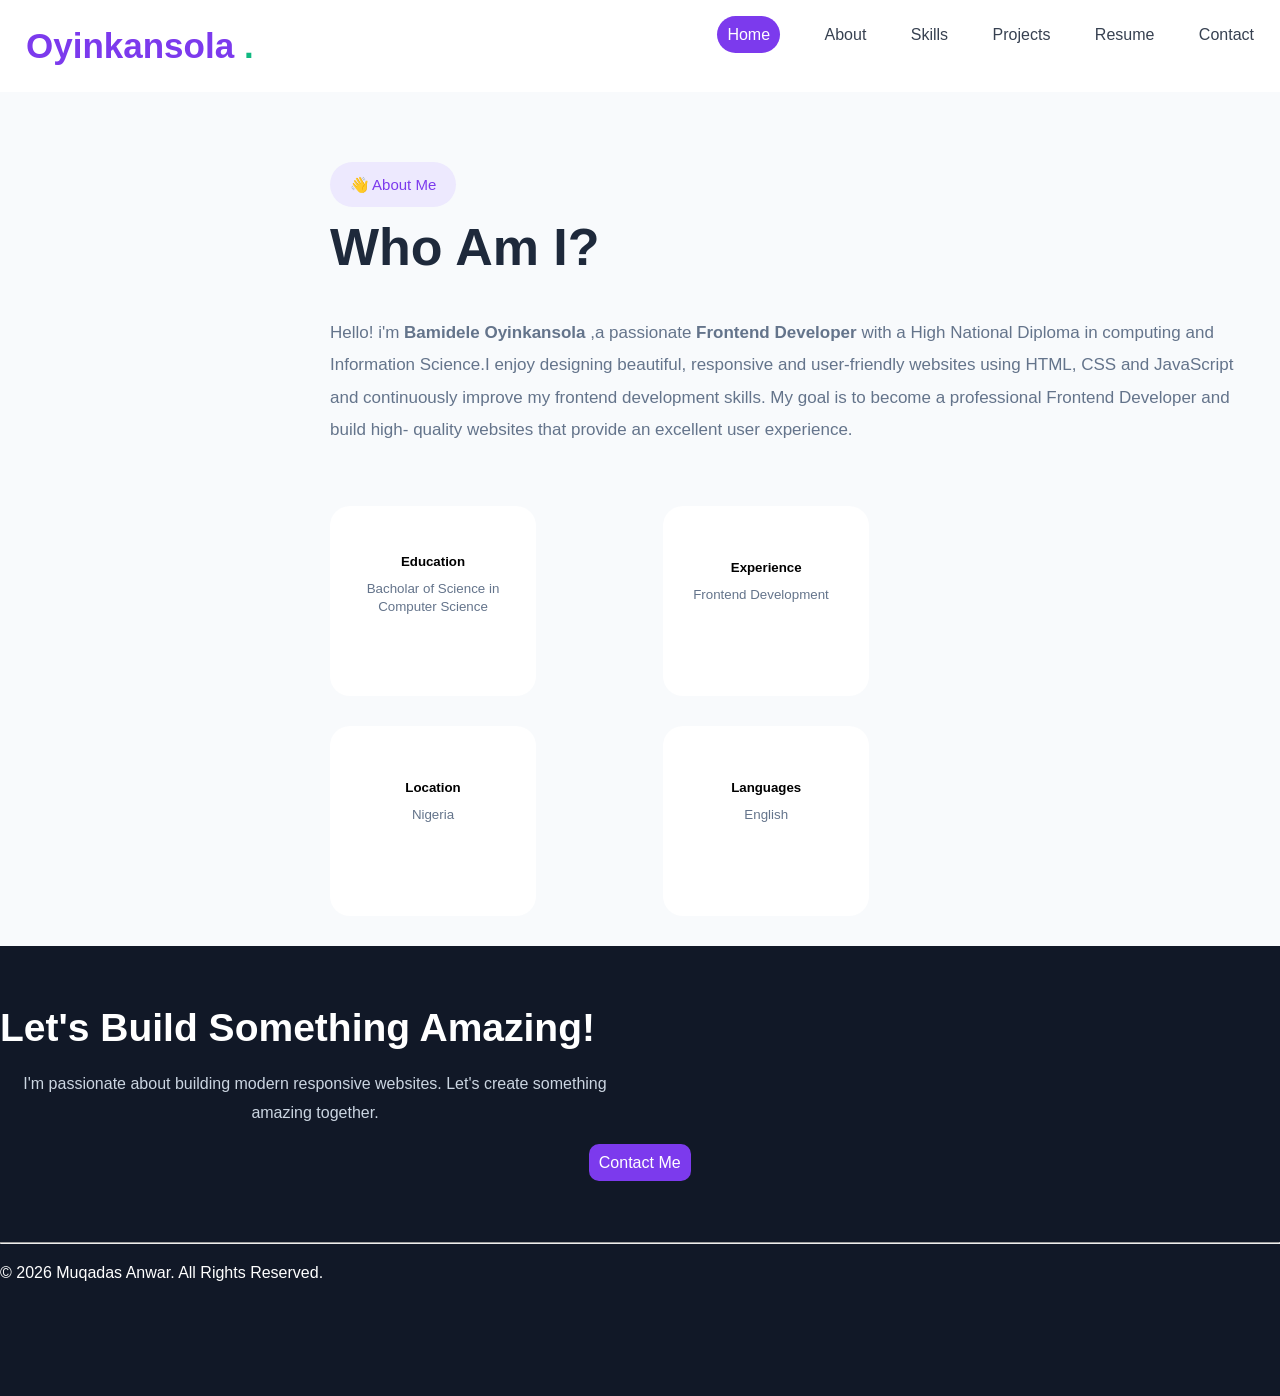
==== about.html @ b1edd3ac "Add files via upload" ====
<!DOCTYPE html>
<html lang="en">
<head>
    <meta charset="UTF-8">
    <meta name="viewport" content="width=device-width, initial-scale=1.0">
    <title>about</title>
    <link rel="stylesheet" href="/about.css">
</head>
<body>
     <!--navigation-->

    <header>

        <nav>

            <a class="logo" href="index.html">Oyinkansola <span id="dot">.</span></a>

            <div class="nav-links">
                <a id="home" href="index.html">Home</a>
                <a class="home" href="about.html">About</a>
                <a class="home" href="link.html">Skills</a>
                <a class="home" href="project.html">Projects</a>
                 <a class="home" href="resume.html">Resume</a>
                <a class="home" href="contact.html">Contact</a>
            </div>
        </nav>

    </header>

    <!--for mobile-->
      <nav class="mobilenav">
  <!-- Hidden checkbox controller -->
  <input type="checkbox" id="menu-toggle" class="menu-toggle">

  <!-- Label attached to checkbox, wrapping your breadcrumb/hamburger SVG -->
  <label for="menu-toggle" class="menu-btn">
    <img class="class" src="assets/Container.svg" alt="">
  </label>

  

  <!-- Mobile Dropdown Drawer -->
   
  <div class="mobile-menu">
    


      <!-- Regular Links -->
      <li><a href="index.html">Home</a></li>
      <li><a href="about.html">About</a></li>
      <li><a href="link.html">Skills</a></li>
      <li><a href="">Project</a></li>
       <a class="home" href="resume.html">Resume</a>
      <li><a href="contact.html">Contact</a></li>

  </div>
</nav>

    </header>



   


    <!--hero section-->
    <section class="hero">
        
        <div class="right">
            <img class="oyin" src="assets/oyinnnn.png" alt="" width="450">

        </div>

        <div class="hero-left">
             <button class="wlc">👋 About Me</button>
            <h1>Who Am I?</h1>
            <p>Hello! i'm <b style="color: #64748B;">Bamidele Oyinkansola</b> ,a passionate 
               <b style="color: #64748B;"> Frontend Developer</b> with a
                High National Diploma in computing and Information Science.I
                 enjoy designing beautiful, responsive and user-friendly websites using
                HTML, CSS and JavaScript and continuously improve my frontend development skills.
                My goal is to become a professional Frontend Developer and build high-
                quality websites that provide an excellent user experience.
            </p>


            <div class="cards">
                <div class="card1">
                    <img id="con" src="assets/Container.png" alt="">
                    <h5>Education</h5>
                    <small>Bacholar of Science in
                       Computer Science</small>

                </div>

                <div class="card2">
                    <img class="con" src="assets/Symbol.svg" alt="">
                    <h5>Experience</h5>
                    <small>Frontend Development</small>

                </div>
                

                <div class="card3">
                    <img class="con" src="assets/Container2.svg" alt="">
                    <h5>Location</h5>
                    <small>Nigeria</small>

                </div>

                <div class="card4">
                    <img class="con" src="assets/Container4.svg" alt="">
                    <h5>Languages</h5>
                    <small>English </small>

                </div>

            </div>

        </div>

    </section>


     <section class="build">
        <h3 class="amazing">Let's Build Something Amazing!</h3>
        <p class="about">I'm passionate about building modern responsive websites. Let's create something
             amazing together.</p>
             <a class="me" href="contact.html">Contact Me</a>
             <div class="links2">
                <img src="assets/Link (3).svg" alt="">
                <img src="assets/Link (4).svg" alt="">

             </div>

             <hr>
            <h6>© 2026 Muqadas Anwar. All Rights Reserved.</h6>


    </section>
    
</body>
</html>
---- about.css ----
@import url('https://fonts.googleapis.com/css2?family=Poppins:ital,wght@0,100;0,200;0,300;0,400;0,500;0,600;0,700;0,800;0,900;1,100;1,200;1,300;1,400;1,500;1,600;1,700;1,800;1,900&display=swap');

*{
margin: 0;
padding: 0%;
box-sizing: border-box;
}


body{
font-family:" poppins",sans-serif;
background-color: #F8FAFC;
width: auto;

}


nav{
    display: flex;
    justify-content: space-between;
    padding: 26px;
    background-color: #FFFFFF;
    
    
}

/*for mobile*/
.mobilenav{
    display: none;
}


.nav-links a {
    text-decoration: none;
    margin-left:40px;
    color: #374151;
    
    
}

#home{
     background-color: #7C3AED;
    color: white;
    border: none;
     border-radius: 30px;
    width: 123px;
    height: 20px;
    padding: 10px;
    transition: 1s;
   
}

#home:hover{
    background-color: black;
    color: #FFFFFF;
}


.home:hover{
    background-color: #7C3AED;
    color: #FFFFFF;
     border-radius: 30px;
    width: 123px;
    height: 20px;
    padding: 10px;
    transition: 1s;
}

.logo{
    color: #7C3AED;
    font-size: 35px;
    font-family: " poppins",sans-serif;
    line-height: auto;
    font-weight: bold;
    text-decoration: none;
}

#dot{
    color: #10B981;
}




/*hero section*/
.hero{
    display: flex;
    gap: 40px;

}
.wlc{
    background-color: #EDE9FE;
    color:#7C3AED;
    border-radius: 30px;
    width: 126px;
    height: 45px;
    margin-left: 30px;
    font-size: 15px;
    font-family: " poppins",sans-serif;
    line-height: auto;
    font-weight: 300;
    margin-top: 70px;
    border: none;
}


.oyin{
    padding: 80px;
    padding-top: 200px;
    
    
    
    
}



@keyframes popInOut {
  0% {
    opacity: 1;
    transform: scale(1);
  }
  50% {
    opacity: 0;
    transform: scale(0);
  }
  100% {
    opacity: 1;
    transform: scale(1);
  }
}

.oyin{
  /* Runs once over 1.5 seconds on load/refresh */
  animation: popInOut 3s cubic-bezier(0.4, 0, 0.2, 1) forwards;
}

.hero-left{
    width: 100%;
    margin-left: 100px;
}

h1{
     font-size: 52px;
    font-family: " poppins",sans-serif;
    line-height: auto;
    font-weight: bold;
    color: #1E293B;
    padding: 10px 30px;

}


.hero-left p{
    font-size: 17px;
    font-family: " poppins",sans-serif;
    line-height: 32.3px;
    color: #64748B;
    width: 100%;
    margin-bottom: 30px;
    padding: 30px;
}



.cards{
    display: grid;
  grid-template-columns: repeat(2, 1fr);
  max-width: 68%;
  width: 100%;
  margin-left: 30px;
  
  
}


    




.card1{
    border-radius: 20px;
    padding: 30px;
    width: 206px;
    background-color: #FFFFFF;
    height: 190px;
    text-align: center;
    margin-bottom: 30px;
    

}

.card1:hover{
    box-shadow: 0 15px 30px rgba(124, 58, 237, 0.15);
}


.card1 h5{
    color: 111827;
}

.card1 small{
    color: #64748B;
}


.card2{
    border-radius: 20px;
    padding: 30px;
    width: 206px;
    background-color: #FFFFFF;
    height: 190px;

}


.card2:hover{
    box-shadow: 0 15px 30px rgba(124, 58, 237, 0.15);
}


.card2 h5{
    color: 111827;
}

.card2 small{
    color: #64748B;
}


.card3{
    border-radius: 20px;
    padding: 30px;
    width: 206px;
    background-color: #FFFFFF;
    height: 190px;
    text-align: center;
    margin-bottom: 30px;

}


.card3:hover{
    box-shadow: 0 15px 30px rgba(124, 58, 237, 0.15);
}


.card3 h5{
    color: 111827;
}

.card3 small{
    color: #64748B;
}



.card4{
    border-radius: 20px;
    padding: 30px;
    width: 206px;
    background-color: #FFFFFF;
    height: 190px;
    text-align: center;
    margin-bottom: 30px;

}


.card4:hover{
    box-shadow: 0 15px 30px rgba(124, 58, 237, 0.15);
}


.card4 h5{
    color: 111827;
}

.card4 small{
    color: #64748B;
}

.con{
    padding: 0px 50px;
    margin-bottom: 20px;
}

h5{
    text-align: center;
    margin-bottom: 10px;
}
small{
    justify-self: center;
    text-align: center;
}

/*build*/
.build{
    background-color: #111827;
    height: 450px;
}

.amazing{
    color: #ffffff;
    justify-self: center;
    padding-top: 60px;
     font-size: 39px;
    margin-bottom: 20px;
    font-family: " poppins",sans-serif;
    line-height:auto;
    font-weight: bold;
    
}


.about{
     font-size: 16px;
    font-family: " poppins",sans-serif;
    line-height:28.8px;
    font-weight: 300;
    color: #CBD5E1;
    justify-self: center;
    width: 630px;
    text-align: center;
    margin-bottom: 26px;
    
}


.me{
    background-color: #7C3AED;
    color: white;
    border: none;
     border-radius: 10px;
    width: 103px;
    height: 40px;
    padding: 10px;
    margin-left: 46%;
    margin-bottom: 20px;
    transition: 1s;
   
}

.me:hover{
    background-color:#10B981;
    color: #ffffff;
    text-decoration: none;
}

.build a{
    text-decoration: none;
    
}




.links2{
    justify-self: center;
    display: flex;
    gap: 10px;
    margin-bottom: 30px;
    margin-top: 40px;
}



hr{
    margin-bottom: 20px;
}

h6{
    font-size: 16px;
    font-family: " poppins",sans-serif;
    line-height:auto;
    font-weight: 300;
    color: #FFFFFF;
    margin-bottom: 5px;

}


















/*screensize*/
@media screen and (max-width: 768px) {

/* Base Navigation Bar */
.mobilenav {
  display: flex;
  align-items: center;
  gap: 10px;
  position: relative; /* Keeps menu anchored to nav */
  padding: 10px 20px;
}

.nav-links{
    display: none;
}


.class{
    margin-left: 70px;
}

.logo{
    font-size: 18px;
    font-family: " poppins",sans-serif;
    line-height:auto;
    font-weight: 300;
    color: #7C3AED;
    text-decoration: none;
     

}

/* Hide the actual checkbox element */
.menu-toggle {
  display: none;
}

/* Make the SVG icon clickable */
.menu-btn {
  cursor: pointer;
  display: flex;
  align-items: center;
   margin-left: 160px;
   margin-top: -90px;
}

/* Hidden Mobile Menu Drawer */
.mobile-menu {
  display: none; /* Hidden by default */
  position: absolute;
  top: 100%;
  left: 30%;
  width: 60%;
  background-color: white;
  border-radius: 30px;
  box-shadow: 0 10px 20px rgba(0, 0, 0, 0.1);
  padding: 15px 50px;
  box-sizing: border-box;
  z-index: 999;
}


.mobile-menu a{
    color: black;
    text-decoration: none;
    
}

li{
    list-style: none;
}

/* --- THE MAGIC: Show menu when checkbox is clicked --- */
.menu-toggle:checked ~ .mobile-menu {
  display: block;
}

/* Mobile Nav Links */
.mobile-nav-links {
  list-style: none;
  padding: 0;
  margin: 0;
}

.mobile-nav-links > li {
  border-bottom: 1px solid #eee;
}







/*hero section*/
.hero{
    display: block;

}

.oyin{
    justify-self: center;
    width: 100%;
    margin-right: 30px;
    padding-top: 15px;
    
       
}



@keyframes popInOut {
  0% {
    opacity: 1;
    transform: scale(1);
  }
  50% {
    opacity: 0;
    transform: scale(0);
  }
  100% {
    opacity: 1;
    transform: scale(1);
  }
}

.oyin{
  /* Runs once over 1.5 seconds on load/refresh */
  animation: popInOut 3s cubic-bezier(0.4, 0, 0.2, 1) forwards;
}


.wlc{
    background-color: #EDE9FE;
    color:#7C3AED;
    border-radius: 30px;
    width: 126px;
    height: 45px;
    margin-left: 20%;
    font-size: 15px;
    font-family: " poppins",sans-serif;
    line-height: auto;
    font-weight: 300;
    border: none;
    justify-self: center;
    margin-top: 5px;
}



h1{
     font-size: 40px;
    font-family: " poppins",sans-serif;
    line-height: auto;
    font-weight: bold;
    color: #1E293B;
    width: 100%;
    
    justify-self: center;


}

.hero-left {
    width: 100%;
    margin-left: 10%; 
}


.hero-left p{
    font-size: 17px;
    font-family: " poppins",sans-serif;
    line-height: 32.3px;
    color: #64748B;
    width: 100%;
    margin-bottom: 30px;
    justify-self: center;

}



.cards{
    grid-template-columns: 1fr;
    display: grid;
    gap: 30px;

    
}



.card1{
    border-radius: 20px;
    width: 100%;
    background-color: #FFFFFF;
    height: 190px;
    text-align: center;
    margin-bottom: 30px;
    justify-content: center;
    margin-right: 0%;


}

.card1:hover{
    box-shadow: 0 15px 30px rgba(124, 58, 237, 0.15);
}


.card1 h5{
    color: #111827;
}

.card1 small{
    color: #64748B;
}


.card2{
    border-radius: 20px;
    padding:10px 20px;
    width: 206px;
    background-color: #FFFFFF;
    height: 190px;
    align-items: center;


}


.card2:hover{
    box-shadow: 0 15px 30px rgba(124, 58, 237, 0.15);
}

.card2 h5{
    color: 111827;
}

.card2 small{
    color: #64748B;
}


.card3{
    border-radius: 20px;
    padding: 10px 20px;
    width: 206px;
    background-color: #FFFFFF;
    height: 190px;
    text-align: center;
    margin-bottom: 30px;

}


.card3:hover{
    box-shadow: 0 15px 30px rgba(124, 58, 237, 0.15);
}


.card3 h5{
    color: 111827;
}

.card3 small{
    color: #64748B;
}



.card4{
    border-radius: 20px;
    padding: 10px 20px;
    width: 206px;
    background-color: #FFFFFF;
    height: 190px;
    text-align: center;
    margin-bottom: 30px;

}

.card4:hover{
    box-shadow: 0 15px 30px rgba(124, 58, 237, 0.15);
}


.card4 h5{
    color: 111827;
}

.card4 small{
    color: #64748B;
}

.con{
    justify-self: center;
    margin-bottom: 20px;
    margin-top: 20px;
}


#con{
    margin-bottom: 20px;
}
h5{
    text-align: center;
    margin-bottom: 10px;
    
}
small{
    justify-self: center;
    text-align: center;
}



/*build*/
.build{
    background-color: #111827;
    height: auto;
}

.amazing{
    color: #ffffff;
    padding-top: 60px;
     font-size: 42px;
    margin-bottom: 20px;
    padding: 50px;
    font-family: " poppins",sans-serif;
    line-height:auto;
    font-weight: bold;
    width: 100%;
    
}


.about{
     font-size: 16px;
    font-family: " poppins",sans-serif;
    line-height:28.8px;
    font-weight: 300;
    color: #CBD5E1;
    justify-self: center;
    width: 82%;
    text-align: center;
    margin-bottom: 26px;
    
}

.me{
    background-color: #7C3AED;
    color: white;
    border: none;
     border-radius: 10px;
    width: 103px;
    height: 40px;
    margin-left: 33%;
    margin-bottom: 20px;
    transition: 1s;
   
}

.me:hover{
    background-color:#10B981;
    color: #ffffff;
}

.links2{
    justify-self: center;
    display: flex;
    gap: 10px;
    margin-bottom: 30px;
}

hr{
    margin-bottom: 30px;
}

h6{
    font-size: 16px;
    font-family: " poppins",sans-serif;
    line-height:auto;
    font-weight: 300;
    color: #FFFFFF;

}



 


}
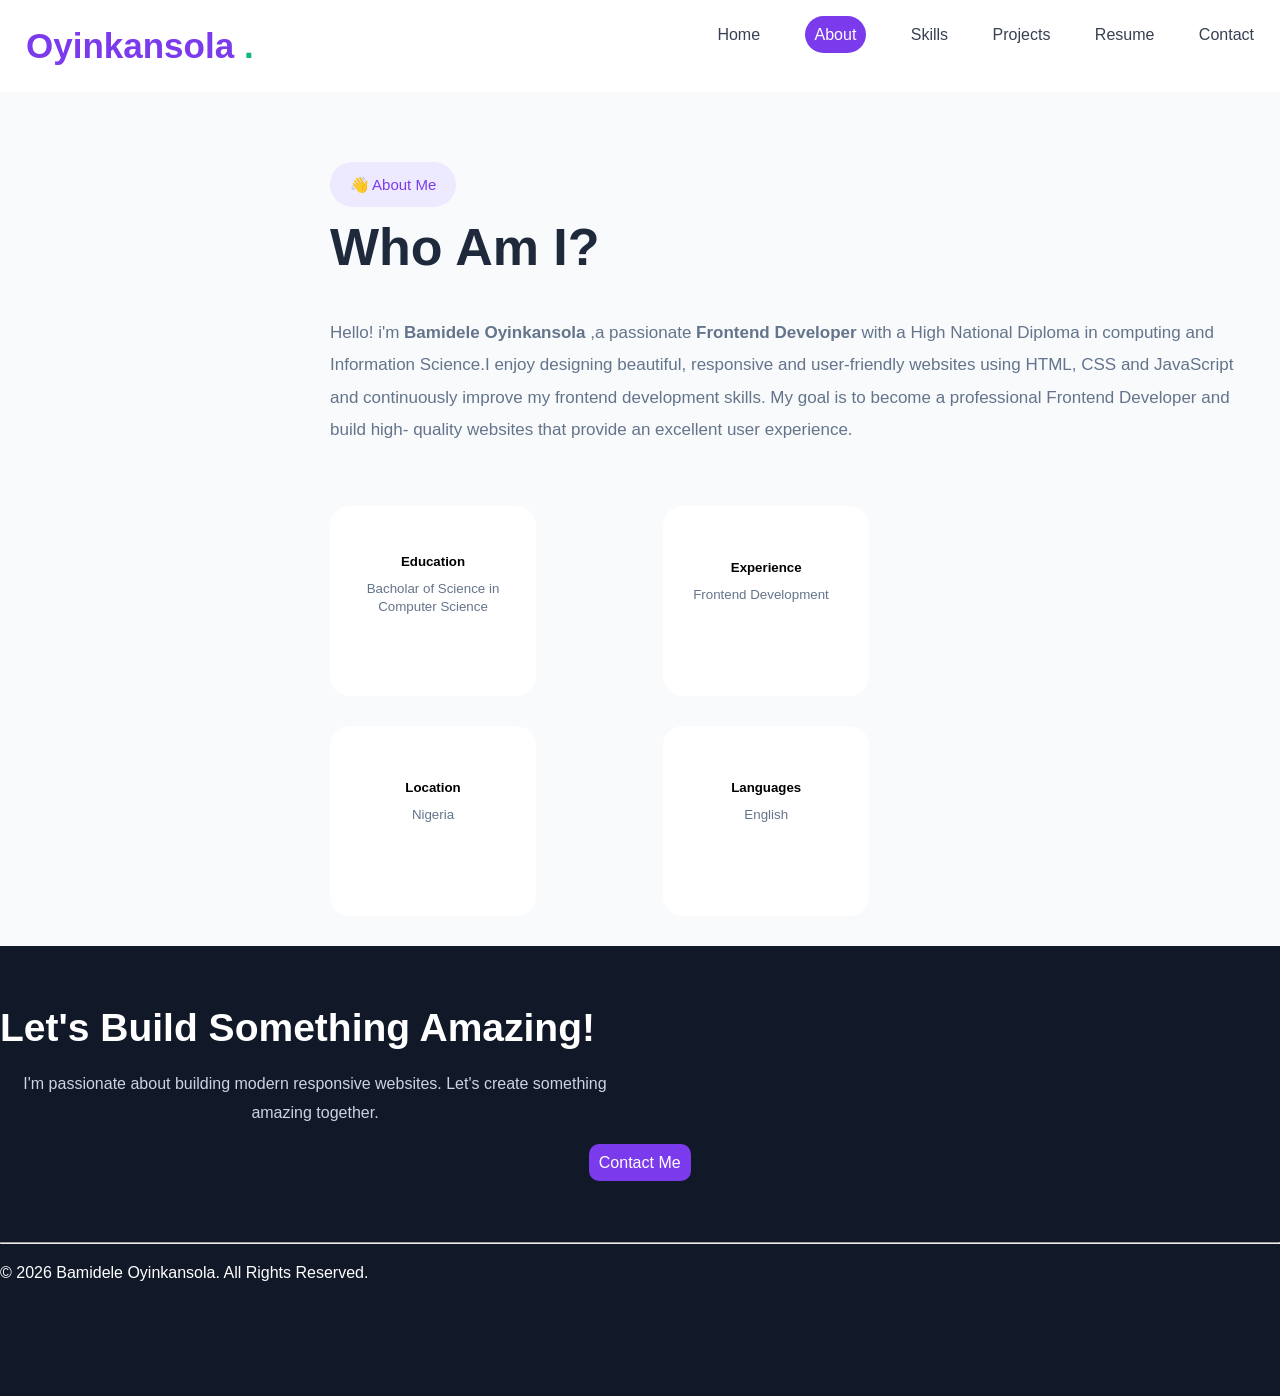
==== commit 55533c2e: "Refactor about.html for improved structure and responsiveness Updated the navigation structure and i" ====
--- a/about.html
+++ b/about.html
@@ -16,8 +16,8 @@
             <a class="logo" href="index.html">Oyinkansola <span id="dot">.</span></a>
 
             <div class="nav-links">
-                <a id="home" href="index.html">Home</a>
-                <a class="home" href="about.html">About</a>
+                <a class="home" href="index.html">Home</a>
+                <a id="home" href="about.html">About</a>
                 <a class="home" href="link.html">Skills</a>
                 <a class="home" href="project.html">Projects</a>
                  <a class="home" href="resume.html">Resume</a>
@@ -28,35 +28,27 @@
     </header>
 
     <!--for mobile-->
-      <nav class="mobilenav">
-  <!-- Hidden checkbox controller -->
-  <input type="checkbox" id="menu-toggle" class="menu-toggle">
+    <nav class="mobilenav">
+        <!-- Logo for mobile -->
+        <a class="logo" href="index.html">Oyinkansola <span id="dot">.</span></a>
 
-  <!-- Label attached to checkbox, wrapping your breadcrumb/hamburger SVG -->
-  <label for="menu-toggle" class="menu-btn">
-    <img class="class" src="assets/Container.svg" alt="">
-  </label>
+        <input type="checkbox" id="menu-toggle" class="menu-toggle">
 
-  
+        <label for="menu-toggle" class="menu-btn">
+            <img class="class" src="assets/Container.svg" alt="">
+        </label>
 
-  <!-- Mobile Dropdown Drawer -->
-   
-  <div class="mobile-menu">
-    
-
-
-      <!-- Regular Links -->
-      <li><a href="index.html">Home</a></li>
-      <li><a href="about.html">About</a></li>
-      <li><a href="link.html">Skills</a></li>
-      <li><a href="">Project</a></li>
-       <a class="home" href="resume.html">Resume</a>
-      <li><a href="contact.html">Contact</a></li>
-
-  </div>
-</nav>
-
-    </header>
+        <!-- Mobile Dropdown Drawer -->
+        <div class="mobile-menu">
+            <!-- Regular Links -->
+            <li><a href="index.html">Home</a></li>
+            <li><a href="about.html">About</a></li>
+            <li><a href="link.html">Skills</a></li>
+            <li><a href="project.html">Project</a></li>
+            <li><a href="resume.html">Resume</a></li>
+            <li><a href="contact.html">Contact</a></li>
+        </div>
+    </nav>
 
 
 
@@ -134,10 +126,10 @@
              </div>
 
              <hr>
-            <h6>© 2026 Muqadas Anwar. All Rights Reserved.</h6>
+            <h6>© 2026 Bamidele Oyinkansola. All Rights Reserved.</h6>
 
 
     </section>
     
 </body>
-</html>+</html>
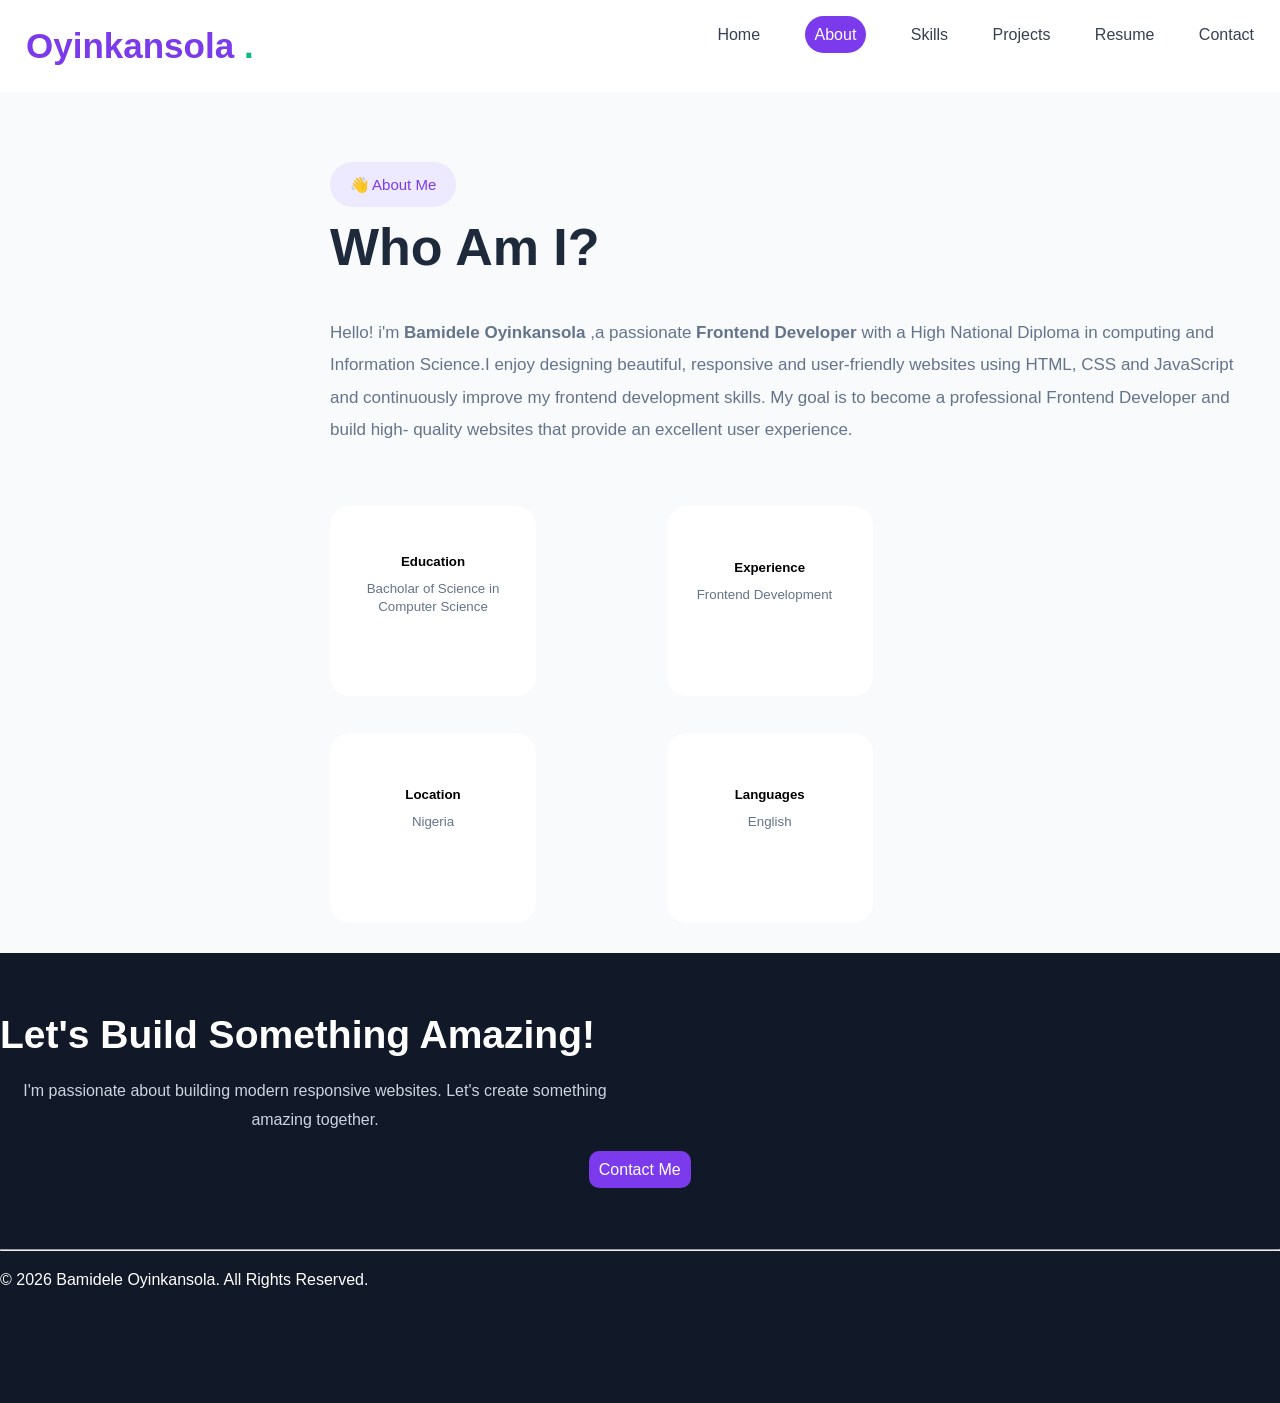
==== commit 49f87442: "Fix HTML encoding issues in about.html" ====
--- a/about.html
+++ b/about.html
@@ -4,7 +4,7 @@
     <meta charset="UTF-8">
     <meta name="viewport" content="width=device-width, initial-scale=1.0">
     <title>about</title>
-    <link rel="stylesheet" href="/about.css">
+    <link rel="stylesheet" href="about.css">
 </head>
 <body>
      <!--navigation-->
--- a/about.css
+++ b/about.css
@@ -5,7 +5,6 @@
 padding: 0%;
 box-sizing: border-box;
 }
-
 
 body{
 font-family:" poppins",sans-serif;
@@ -164,11 +163,12 @@
 
 
 .cards{
-    display: grid;
+  display: grid;
   grid-template-columns: repeat(2, 1fr);
   max-width: 68%;
   width: 100%;
   margin-left: 30px;
+  gap: 7px;
   
   
 }
@@ -294,6 +294,9 @@
     justify-self: center;
     text-align: center;
 }
+
+
+
 
 /*build*/
 .build{
@@ -377,10 +380,9 @@
     font-weight: 300;
     color: #FFFFFF;
     margin-bottom: 5px;
-
-}
-
-
+    justify-self: center;
+
+}
 
 
 
@@ -398,405 +400,216 @@
 
 
 /*screensize*/
-@media screen and (max-width: 768px) {
-
-/* Base Navigation Bar */
-.mobilenav {
-  display: flex;
-  align-items: center;
-  gap: 10px;
-  position: relative; /* Keeps menu anchored to nav */
-  padding: 10px 20px;
-}
-
-.nav-links{
-    display: none;
-}
-
-
-.class{
-    margin-left: 70px;
-}
-
-.logo{
-    font-size: 18px;
-    font-family: " poppins",sans-serif;
-    line-height:auto;
-    font-weight: 300;
-    color: #7C3AED;
-    text-decoration: none;
-     
-
-}
-
-/* Hide the actual checkbox element */
-.menu-toggle {
-  display: none;
-}
-
-/* Make the SVG icon clickable */
-.menu-btn {
-  cursor: pointer;
-  display: flex;
-  align-items: center;
-   margin-left: 160px;
-   margin-top: -90px;
-}
-
-/* Hidden Mobile Menu Drawer */
-.mobile-menu {
-  display: none; /* Hidden by default */
-  position: absolute;
-  top: 100%;
-  left: 30%;
-  width: 60%;
-  background-color: white;
-  border-radius: 30px;
-  box-shadow: 0 10px 20px rgba(0, 0, 0, 0.1);
-  padding: 15px 50px;
-  box-sizing: border-box;
-  z-index: 999;
-}
-
-
-.mobile-menu a{
-    color: black;
-    text-decoration: none;
-    
-}
-
-li{
-    list-style: none;
-}
-
-/* --- THE MAGIC: Show menu when checkbox is clicked --- */
-.menu-toggle:checked ~ .mobile-menu {
-  display: block;
-}
-
-/* Mobile Nav Links */
-.mobile-nav-links {
-  list-style: none;
-  padding: 0;
-  margin: 0;
-}
-
-.mobile-nav-links > li {
-  border-bottom: 1px solid #eee;
-}
-
-
-
-
-
-
-
-/*hero section*/
-.hero{
-    display: block;
-
-}
-
-.oyin{
-    justify-self: center;
-    width: 100%;
-    margin-right: 30px;
-    padding-top: 15px;
-    
-       
-}
-
-
-
-@keyframes popInOut {
-  0% {
-    opacity: 1;
-    transform: scale(1);
-  }
-  50% {
-    opacity: 0;
-    transform: scale(0);
-  }
-  100% {
-    opacity: 1;
-    transform: scale(1);
-  }
-}
-
-.oyin{
-  /* Runs once over 1.5 seconds on load/refresh */
-  animation: popInOut 3s cubic-bezier(0.4, 0, 0.2, 1) forwards;
-}
-
-
-.wlc{
-    background-color: #EDE9FE;
-    color:#7C3AED;
-    border-radius: 30px;
-    width: 126px;
-    height: 45px;
-    margin-left: 20%;
-    font-size: 15px;
-    font-family: " poppins",sans-serif;
-    line-height: auto;
-    font-weight: 300;
-    border: none;
-    justify-self: center;
-    margin-top: 5px;
-}
-
-
-
-h1{
-     font-size: 40px;
-    font-family: " poppins",sans-serif;
-    line-height: auto;
-    font-weight: bold;
-    color: #1E293B;
-    width: 100%;
-    
-    justify-self: center;
-
-
-}
-
-.hero-left {
-    width: 100%;
-    margin-left: 10%; 
-}
-
-
-.hero-left p{
-    font-size: 17px;
-    font-family: " poppins",sans-serif;
-    line-height: 32.3px;
-    color: #64748B;
-    width: 100%;
-    margin-bottom: 30px;
-    justify-self: center;
-
-}
-
-
-
-.cards{
-    grid-template-columns: 1fr;
-    display: grid;
-    gap: 30px;
-
-    
-}
-
-
-
-.card1{
-    border-radius: 20px;
-    width: 100%;
-    background-color: #FFFFFF;
-    height: 190px;
-    text-align: center;
-    margin-bottom: 30px;
-    justify-content: center;
-    margin-right: 0%;
-
-
-}
-
-.card1:hover{
-    box-shadow: 0 15px 30px rgba(124, 58, 237, 0.15);
-}
-
-
-.card1 h5{
-    color: #111827;
-}
-
-.card1 small{
-    color: #64748B;
-}
-
-
-.card2{
-    border-radius: 20px;
-    padding:10px 20px;
-    width: 206px;
-    background-color: #FFFFFF;
-    height: 190px;
-    align-items: center;
-
-
-}
-
-
-.card2:hover{
-    box-shadow: 0 15px 30px rgba(124, 58, 237, 0.15);
-}
-
-.card2 h5{
-    color: 111827;
-}
-
-.card2 small{
-    color: #64748B;
-}
-
-
-.card3{
-    border-radius: 20px;
-    padding: 10px 20px;
-    width: 206px;
-    background-color: #FFFFFF;
-    height: 190px;
-    text-align: center;
-    margin-bottom: 30px;
-
-}
-
-
-.card3:hover{
-    box-shadow: 0 15px 30px rgba(124, 58, 237, 0.15);
-}
-
-
-.card3 h5{
-    color: 111827;
-}
-
-.card3 small{
-    color: #64748B;
-}
-
-
-
-.card4{
-    border-radius: 20px;
-    padding: 10px 20px;
-    width: 206px;
-    background-color: #FFFFFF;
-    height: 190px;
-    text-align: center;
-    margin-bottom: 30px;
-
-}
-
-.card4:hover{
-    box-shadow: 0 15px 30px rgba(124, 58, 237, 0.15);
-}
-
-
-.card4 h5{
-    color: 111827;
-}
-
-.card4 small{
-    color: #64748B;
-}
-
-.con{
-    justify-self: center;
-    margin-bottom: 20px;
-    margin-top: 20px;
-}
-
-
-#con{
-    margin-bottom: 20px;
-}
-h5{
-    text-align: center;
-    margin-bottom: 10px;
-    
-}
-small{
-    justify-self: center;
-    text-align: center;
-}
-
-
-
-/*build*/
-.build{
-    background-color: #111827;
-    height: auto;
-}
-
-.amazing{
-    color: #ffffff;
-    padding-top: 60px;
-     font-size: 42px;
-    margin-bottom: 20px;
-    padding: 50px;
-    font-family: " poppins",sans-serif;
-    line-height:auto;
-    font-weight: bold;
-    width: 100%;
-    
-}
-
-
-.about{
-     font-size: 16px;
-    font-family: " poppins",sans-serif;
-    line-height:28.8px;
-    font-weight: 300;
-    color: #CBD5E1;
-    justify-self: center;
-    width: 82%;
-    text-align: center;
-    margin-bottom: 26px;
-    
-}
-
-.me{
-    background-color: #7C3AED;
-    color: white;
-    border: none;
-     border-radius: 10px;
-    width: 103px;
-    height: 40px;
-    margin-left: 33%;
-    margin-bottom: 20px;
-    transition: 1s;
+@media (max-width: 768px) {
+
+        
+    header {
+        display: none;
+    }
+
+    .mobilenav {
+        display: flex;
+        justify-content: space-between;
+        align-items: center;
+        padding: 20px;
+        background-color: #FFFFFF;
+        position: relative;
+        box-shadow: 0 2px 5px rgba(0,0,0,0.05);
+    }
+
+    .menu-toggle {
+        display: none;
+    }
+
+    .menu-btn {
+        cursor: pointer;
+        display: flex;
+        align-items: center;
+    }
+
+    .menu-btn img {
+        width: 30px;
+        height: 30px;
+    }
+
+    .mobile-menu {
+        display: none;
+        position: absolute;
+        top: 100%;
+        left: 0;
+        width: 100%;
+        background-color: #FFFFFF;
+        flex-direction: column;
+        padding: 20px;
+        box-shadow: 0 10px 20px rgba(0,0,0,0.1);
+        list-style: none;
+        z-index: 100;
+    }
+
+    .mobile-menu li, 
+    .mobile-menu a {
+        padding: 12px 0;
+        text-decoration: none;
+        color: #374151;
+        font-size: 16px;
+    }
+
+    .mobile-menu a:hover {
+        color: #7C3AED;
+    }
+
+    #menu-toggle:checked ~ .mobile-menu {
+        display: flex;
+    }
+
+    
+    
+    .hero {
+        flex-direction: column;
+        align-items: center;
+        padding: 20px 15px;
+        gap: 20px;
+    }
+
+    .right {
+        width: 100%;
+        display: flex;
+        justify-content: center;
+    }
+
+    .oyin {
+        padding: 0;
+        width: 100%;
+        max-width: 260px; 
+        height: auto;
+    }
+
+    .hero-left {
+        margin-left: 0;
+        width: 100%;
+        padding: 0 10px;
+        text-align: center;
+    }
+
+    .wlc {
+        margin-left: auto;
+        margin-right: auto;
+        margin-top: 10px;
+        display: block;
+    }
+
+    h1 {
+        font-size: 32px;
+        padding: 10px 0;
+        text-align: center;
+    }
+
+    .hero-left p {
+        width: 100%;
+        padding: 10px 0;
+        font-size: 14px;
+        line-height: 24px;
+        text-align: center;
+    }
+
+    .cards {
+        display: grid;
+        grid-template-columns: 1fr; 
+        max-width: 100%;
+        margin-left: 0;
+        gap: 15px;
+        justify-items: center;
+        padding: 0;
+    }
+
+    .card1, .card2, .card3, .card4 {
+        width: 100%;
+        max-width: 280px;
+        height: auto;
+        margin-bottom: 0;
+        padding: 20px;
+    }
+
+    .con, #con {
+        padding: 0;
+        margin-bottom: 10px;
+        width: 36px;
+        height: 36px;
+    }
+
+    
+
+
+    
+    /*build*/
+    .build {
+        padding: 40px 15px 20px;
+        display: flex;
+        flex-direction: column;
+        align-items: center;
+        text-align: center;
+        box-sizing: border-box;
+        width: 100%;
+    }
+
+    .amazing {
+        font-size: 26px; 
+        padding-top: 20px;
+        text-align: center;
+    }
+
+    .about {
+        width: 100%; 
+        max-width: 100%;
+        font-size: 14px;
+        line-height: 24px;
+        padding: 0 10px;
+        box-sizing: border-box;
+        text-align: center;
+    }
+
+    .me {
+        margin-left: 0;  
+        margin-right: 0;
+        margin-bottom: 20px;
+        display: block;
+        margin-left: auto; 
+        margin-right: auto;
+    }
+
+    .links2 {
+        display: flex;
+        justify-content: center;
+        margin-top: 20px;
+        margin-bottom: 20px;
+    }
+
+    .links2 img {
+        width: 28px;
+        height: 28px;
+    }
+
+    hr {
+        width: 100%;
+    }
+
+    h6 {
+        font-size: 12px; 
+        text-align: center;
+    }
+
+
+ 
+ 
+
+
+}
    
-}
-
-.me:hover{
-    background-color:#10B981;
-    color: #ffffff;
-}
-
-.links2{
-    justify-self: center;
-    display: flex;
-    gap: 10px;
-    margin-bottom: 30px;
-}
-
-hr{
-    margin-bottom: 30px;
-}
-
-h6{
-    font-size: 16px;
-    font-family: " poppins",sans-serif;
-    line-height:auto;
-    font-weight: 300;
-    color: #FFFFFF;
-
-}
-
-
-
- 
-
-
-}
-   
-
-
-
-
-
-
-
-
+
+
+
+
+
+
+
+
